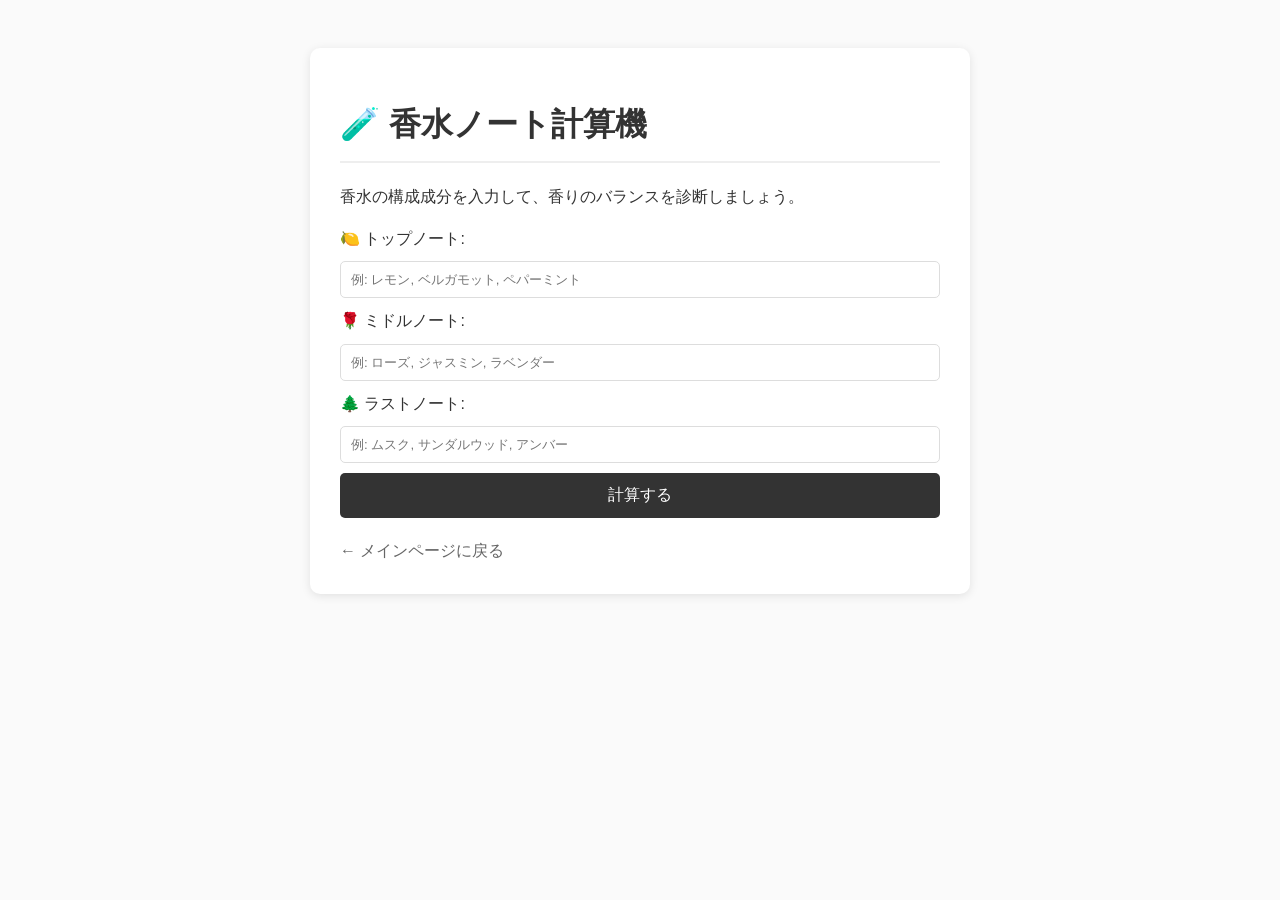
==== calc.html @ 9a782d90 "新しいサイトを追加" ====
<!DOCTYPE html>
<html lang="ja">
<head>
    <meta charset="UTF-8">
    <title>香水ノート計算機 🧪</title>
    <style>
        body { font-family: sans-serif; padding: 40px; line-height: 1.6; background-color: #fafafa; color: #333; }
        .container { max-width: 600px; margin: auto; background: white; padding: 30px; border-radius: 10px; box-shadow: 0 2px 10px rgba(0,0,0,0.1); }
        h1 { border-bottom: 2px solid #eee; padding-bottom: 10px; }
        input { width: 100%; padding: 10px; margin: 10px 0; border: 1px solid #ddd; border-radius: 5px; box-sizing: border-box; }
        button { background: #333; color: white; border: none; padding: 12px 20px; border-radius: 5px; cursor: pointer; width: 100%; font-size: 16px; }
        button:hover { background: #555; }
        #resultArea { margin-top: 30px; padding: 20px; background: #f0f7ff; border-radius: 5px; display: none; }
        .back-link { display: inline-block; margin-top: 20px; color: #666; text-decoration: none; }
    </style>
</head>
<body>
    <div class="container">
        <h1>🧪 香水ノート計算機</h1>
        <p>香水の構成成分を入力して、香りのバランスを診断しましょう。</p>

        <label>🍋 トップノート:</label>
        <input type="text" id="topNotes" placeholder="例: レモン, ベルガモット, ペパーミント">

        <label>🌹 ミドルノート:</label>
        <input type="text" id="middleNotes" placeholder="例: ローズ, ジャスミン, ラベンダー">

        <label>🌲 ラストノート:</label>
        <input type="text" id="lastNotes" placeholder="例: ムスク, サンダルウッド, アンバー">

        <button onclick="calculatePerfume()">計算する</button>

        <div id="resultArea"></div>

        <a href="index.html" class="back-link">← メインページに戻る</a>
    </div>

    <script>
        function calculatePerfume() {
            const top = document.getElementById('topNotes').value.split(',').filter(x => x.trim());
            const middle = document.getElementById('middleNotes').value.split(',').filter(x => x.trim());
            const last = document.getElementById('lastNotes').value.split(',').filter(x => x.trim());
            
            const resultArea = document.getElementById('resultArea');
            if (top.length === 0 || middle.length === 0 || last.length === 0) {
                alert("すべてのノートに何か入力してね！");
                return;
            }

            const total = top.length + middle.length + last.length;
            const topP = Math.round((top.length / total) * 100);
            const middleP = Math.round((middle.length / total) * 100);
            const lastP = Math.round((last.length / total) * 100);

            resultArea.style.display = 'block';
            resultArea.innerHTML = `
                <h3>📊 診断結果</h3>
                <p>・トップ（瞬発力）: ${topP}%<br>
                ・ミドル（主役）: ${middleP}%<br>
                ・ラスト（余韻）: ${lastP}%</p>
                <p><strong>【アドバイス】</strong><br>
                ${topP > 50 ? "トップが多めで、非常に爽やかなコロンタイプですね！" : "バランスが良く、香りの変化を楽しめる構成です。"}
                </p>
            `;
        }
    </script>
</body>
</html>
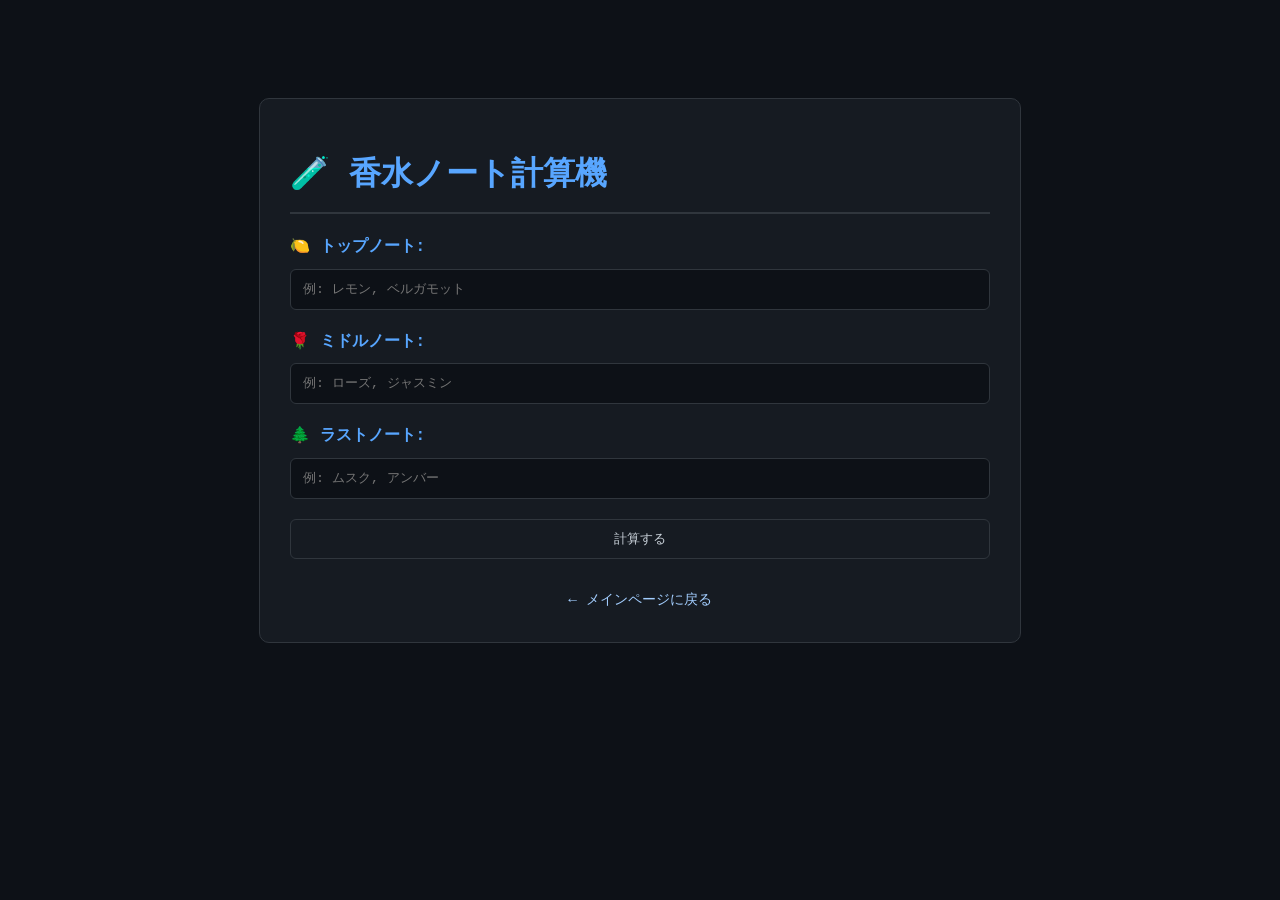
==== commit 26d27b4a: "CSSやスクリプトを統一して視認性を向上" ====
--- a/calc.html
+++ b/calc.html
@@ -3,66 +3,27 @@
 <head>
     <meta charset="UTF-8">
     <title>香水ノート計算機 🧪</title>
-    <style>
-        body { font-family: sans-serif; padding: 40px; line-height: 1.6; background-color: #fafafa; color: #333; }
-        .container { max-width: 600px; margin: auto; background: white; padding: 30px; border-radius: 10px; box-shadow: 0 2px 10px rgba(0,0,0,0.1); }
-        h1 { border-bottom: 2px solid #eee; padding-bottom: 10px; }
-        input { width: 100%; padding: 10px; margin: 10px 0; border: 1px solid #ddd; border-radius: 5px; box-sizing: border-box; }
-        button { background: #333; color: white; border: none; padding: 12px 20px; border-radius: 5px; cursor: pointer; width: 100%; font-size: 16px; }
-        button:hover { background: #555; }
-        #resultArea { margin-top: 30px; padding: 20px; background: #f0f7ff; border-radius: 5px; display: none; }
-        .back-link { display: inline-block; margin-top: 20px; color: #666; text-decoration: none; }
-    </style>
+    <link rel="stylesheet" href="style.css">
 </head>
 <body>
-    <div class="container">
+    <div class="calc-container">
         <h1>🧪 香水ノート計算機</h1>
-        <p>香水の構成成分を入力して、香りのバランスを診断しましょう。</p>
+    
+        <label class="calc-label">🍋 トップノート:</label>
+        <input type="text" id="topNotes" class="calc-input" placeholder="例: レモン, ベルガモット">
 
-        <label>🍋 トップノート:</label>
-        <input type="text" id="topNotes" placeholder="例: レモン, ベルガモット, ペパーミント">
+        <label class="calc-label">🌹 ミドルノート:</label>
+        <input type="text" id="middleNotes" class="calc-input" placeholder="例: ローズ, ジャスミン">
 
-        <label>🌹 ミドルノート:</label>
-        <input type="text" id="middleNotes" placeholder="例: ローズ, ジャスミン, ラベンダー">
+        <label class="calc-label">🌲 ラストノート:</label>
+        <input type="text" id="lastNotes" class="calc-input" placeholder="例: ムスク, アンバー">
 
-        <label>🌲 ラストノート:</label>
-        <input type="text" id="lastNotes" placeholder="例: ムスク, サンダルウッド, アンバー">
-
-        <button onclick="calculatePerfume()">計算する</button>
+        <button onclick="calculatePerfume()" style="width: 100%; margin-top: 20px;">計算する</button>
 
         <div id="resultArea"></div>
 
-        <a href="index.html" class="back-link">← メインページに戻る</a>
+        <a href="index.html" class="back-home">← メインページに戻る</a>
     </div>
-
-    <script>
-        function calculatePerfume() {
-            const top = document.getElementById('topNotes').value.split(',').filter(x => x.trim());
-            const middle = document.getElementById('middleNotes').value.split(',').filter(x => x.trim());
-            const last = document.getElementById('lastNotes').value.split(',').filter(x => x.trim());
-            
-            const resultArea = document.getElementById('resultArea');
-            if (top.length === 0 || middle.length === 0 || last.length === 0) {
-                alert("すべてのノートに何か入力してね！");
-                return;
-            }
-
-            const total = top.length + middle.length + last.length;
-            const topP = Math.round((top.length / total) * 100);
-            const middleP = Math.round((middle.length / total) * 100);
-            const lastP = Math.round((last.length / total) * 100);
-
-            resultArea.style.display = 'block';
-            resultArea.innerHTML = `
-                <h3>📊 診断結果</h3>
-                <p>・トップ（瞬発力）: ${topP}%<br>
-                ・ミドル（主役）: ${middleP}%<br>
-                ・ラスト（余韻）: ${lastP}%</p>
-                <p><strong>【アドバイス】</strong><br>
-                ${topP > 50 ? "トップが多めで、非常に爽やかなコロンタイプですね！" : "バランスが良く、香りの変化を楽しめる構成です。"}
-                </p>
-            `;
-        }
-    </script>
+    <script src="script.js"></script>
 </body>
 </html>
--- a/style.css
+++ b/style.css
@@ -0,0 +1,213 @@
+html {
+    scroll-behavior: smooth;
+}
+
+/* 画面全体の設定 */
+body {
+    background-color: #0d1117; /* GitHub風の深い紺色 */
+    color: #c9d1d9;           /* 目に優しい白 */
+    font-family: 'Consolas', 'Courier New', monospace; /* プログラミング風のフォント */
+    line-height: 1.6;
+    padding: 50px;
+}
+
+/* 見出しのデザイン */
+h1 {
+    color: #58a6ff;           /* 綺麗な青色 */
+    border-bottom: 2px solid #30363d;
+    padding-bottom: 10px;
+}
+
+/* リストのデザイン */
+ul {
+    background: #161b22;
+    padding: 20px 40px;
+    border-radius: 8px;
+    border: 1px solid #30363d;
+}
+
+/* 強調したい文字 */
+li {
+    margin-bottom: 10px;
+    color: #7ee787;           /* プログラムの成功色（緑） */
+}
+
+.profile-icon {
+    width: 150px;       /* 横幅 */
+    height: 150px;      /* 縦幅 */
+    border-radius: 50%; /* 画像を丸く */
+    object-fit: cover;  /* なめらかに */
+    border: 3px solid #30363d; /* 枠線 */
+    margin-bottom: 20px; /* 画像の下に隙間 */
+}
+
+button {
+    background-color: #161b22; /* 背景 */
+    color: #c9d1d9;           /* 文字 */
+    border: 1px solid #30363d; /* 枠線 */
+    padding: 10px 20px;       /* ボタンの中の隙間 */
+    border-radius: 6px;       /* 角を丸く */
+    font-family: inherit;      /* フォントは全体に合わせる */
+    cursor: pointer;         /* マウスを乗せたら「手の形」に */
+    transition: all 0.2s; /* 変色のグラデーション */
+}
+
+button:hover {
+    background-color: #30363d; /* 変色 */
+    transform: translateY(-3px);  /* 上にあげる */
+    box-shadow: 0 5px 15px rgba(0,0,0,0.3); /* 影 */
+}
+
+a {
+    color: #a3ceff;           /* 色 */
+    text-decoration: none;    /* 下線を消す */
+    transition: all 0.8s; /* 変色のグラデーション */
+}
+
+a:hover {
+    color: #8069b8;           /* 変色後の色 */
+    text-decoration: underline; /* 下線を入れる */
+}
+
+/* ナビゲーション */
+.navbar {
+    background-color: #161b22; /* 背景 */
+    padding: 10px 0;
+    position: sticky;         /*  画面上固定 */
+    top: 0;
+    z-index: 100;
+    border-bottom: 1px solid #30363d;
+}
+
+/* 「点」を消して横に並べる */
+.navbar ul {
+    list-style: none;         /* 黒丸を消す */
+    margin: 0;
+    padding: 0;
+    display: flex;            /* 横並びに */
+    justify-content: center;  /* 寄せる */
+    gap: 30px;                /* 隙間 */
+}
+
+/* メニューデザイン */
+.navbar a {
+    font-size: 14px;
+    font-weight: bold;
+    color: #c9d1d9;
+}
+
+#terminal-box {
+    background-color: #0d1117; /* 背景 */
+    color: #ebfcf5;           /* 色 */
+    font-family: 'Courier New', Courier, monospace; /* 等幅フォント */
+    padding: 15px;
+    border-radius: 5px;
+    border: 1px solid #30363d;
+    margin-top: 20px;
+    height: 150px;            /* 高さ固定 */
+    overflow-y: auto;         /* ログが増えたらスクロールできるように */
+    text-align: left;         /* 文字を左寄せに */
+    font-size: 0.9rem;
+    display: none;            /* 隠す */
+}
+
+.log-line {
+    margin: 5px 0;
+    border-left: 2px solid #7ee787;
+    padding-left: 10px;
+}
+
+
+/* --（calc.html）用デザイン-- */
+
+/* 入力エリアボックス */
+.calc-container {
+    max-width: 700px;
+    margin: 40px auto;
+    background-color: #161b22; 
+    padding: 30px;
+    border-radius: 10px;
+    border: 1px solid #30363d;
+}
+
+/* 入力ラベル */
+.calc-label {
+    display: block;
+    margin-top: 20px;
+    margin-bottom: 8px;
+    font-weight: bold;
+    color: #58a6ff; /* 見出しと同じ青色 */
+}
+
+/* 入力フォーム */
+.calc-input {
+    width: 100%;
+    background-color: #0d1117;
+    color: #c9d1d9;
+    border: 1px solid #30363d;
+    padding: 12px;
+    border-radius: 6px;
+    font-family: inherit;
+    box-sizing: border-box; /* 幅がはみ出さないように */
+}
+
+.calc-input:focus {
+    outline: none;
+    border-color: #58a6ff;
+    box-shadow: 0 0 0 3px rgba(88, 166, 255, 0.3);
+}
+
+/* 計算結果の表示エリア */
+#resultArea {
+    margin-top: 30px;
+    padding: 20px;
+    background-color: #0d1117;
+    border-left: 4px solid #7ee787; 
+    border-radius: 4px;
+    display: none; /* 初期状態は隠す */
+}
+
+/* 結果内の強調文字 */
+#resultArea strong {
+    color: #7ee787;
+}
+
+/* 戻るリンク調整 */
+.back-home {
+    display: block;
+    text-align: center;
+    margin-top: 30px;
+    font-size: 0.9rem;
+}
+
+
+
+
+
+
+/* --スマホ用 幅がXXpx以下-- */
+@media (max-width: 600px) {
+    
+    /* 1. ナビゲーションメニュー */
+    .navbar ul {
+        flex-direction: column; /* 横並び→縦並び */
+        gap: 10px;              /* 隙間 */
+        text-align: center;
+    }
+
+    /* 2. プロフィール */
+    .profile-icon {
+        width: 100px;
+        height: 100px;
+    }
+
+    /* 3. 全体の文字サイズ */
+    h1 {
+        font-size: 1.5rem;
+    }
+
+    /* 4. セクションの余白 */
+    section {
+        padding: 20px;
+    }
+}
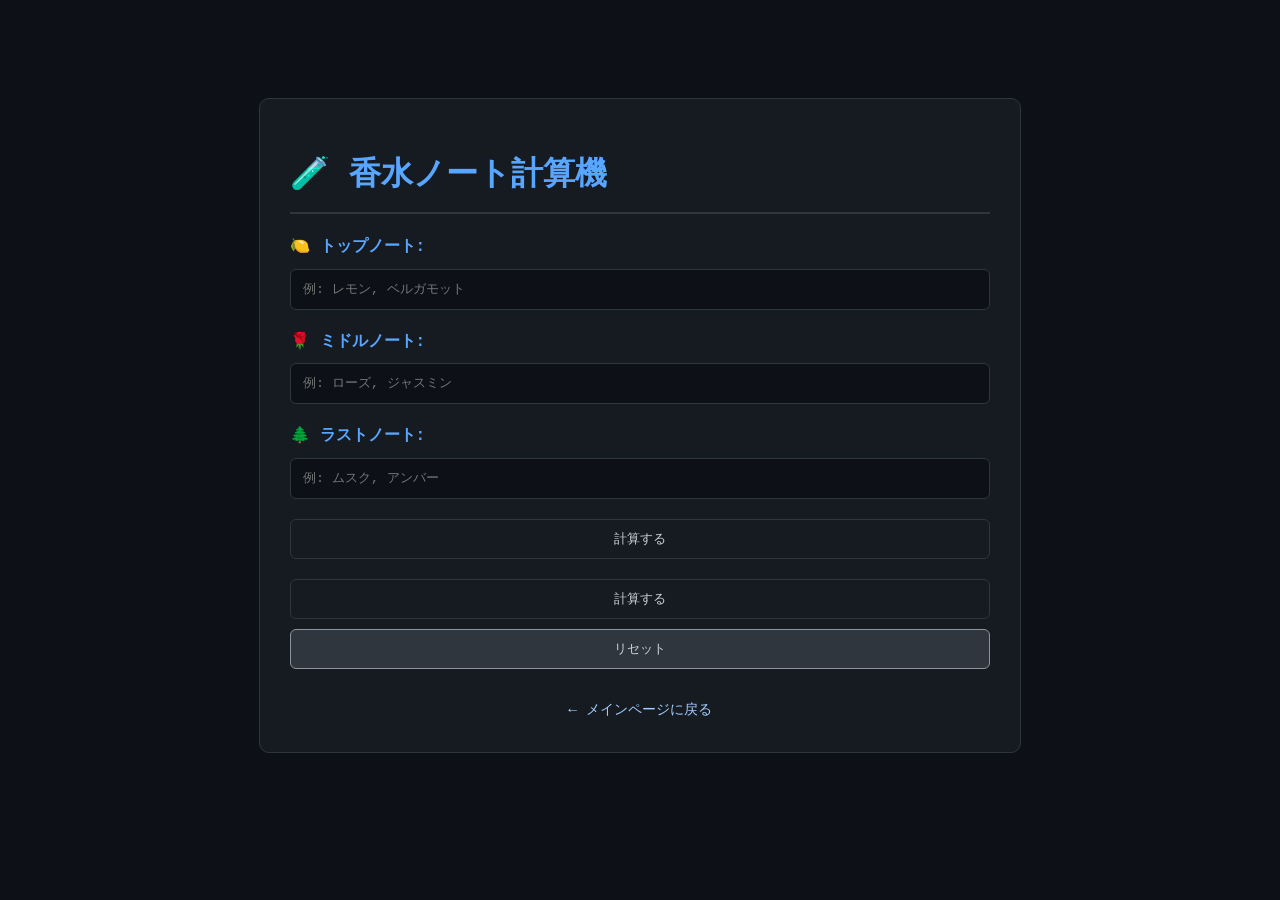
==== commit 6b0bbb71: "リセットボタンを設置" ====
--- a/calc.html
+++ b/calc.html
@@ -19,6 +19,9 @@
         <input type="text" id="lastNotes" class="calc-input" placeholder="例: ムスク, アンバー">
 
         <button onclick="calculatePerfume()" style="width: 100%; margin-top: 20px;">計算する</button>
+        <button class="btn" onclick="calculatePerfume()" style="width: 100%; margin-top: 20px;">計算する</button>
+
+        <button class="btn" onclick="resetForm()" style="width: 100%; margin-top: 10px; background-color: #30363d; border-color: #8b949e;">リセット</button>
 
         <div id="resultArea"></div>
 
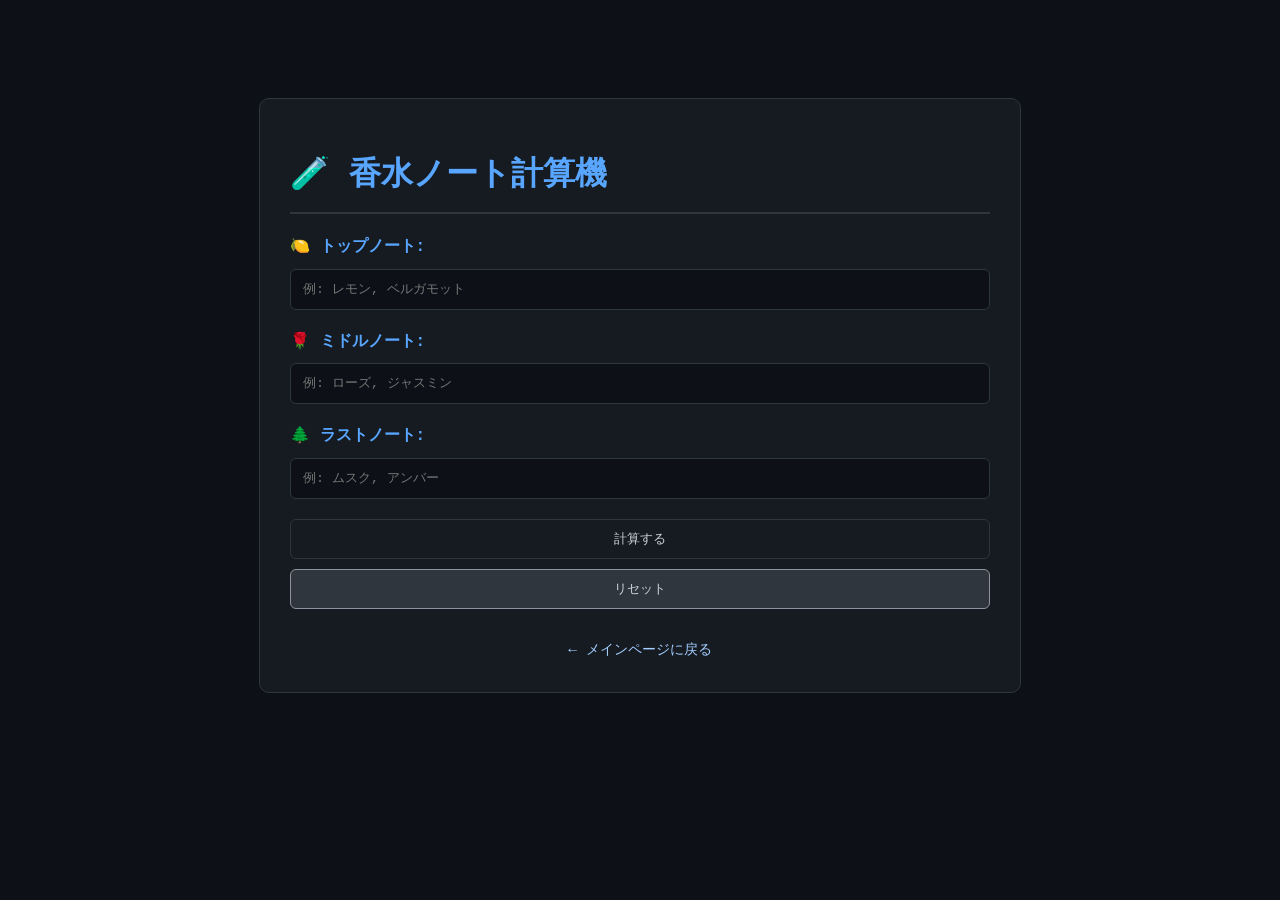
==== commit 75622e45: "Update calc.html" ====
--- a/calc.html
+++ b/calc.html
@@ -18,7 +18,6 @@
         <label class="calc-label">🌲 ラストノート:</label>
         <input type="text" id="lastNotes" class="calc-input" placeholder="例: ムスク, アンバー">
 
-        <button onclick="calculatePerfume()" style="width: 100%; margin-top: 20px;">計算する</button>
         <button class="btn" onclick="calculatePerfume()" style="width: 100%; margin-top: 20px;">計算する</button>
 
         <button class="btn" onclick="resetForm()" style="width: 100%; margin-top: 10px; background-color: #30363d; border-color: #8b949e;">リセット</button>
